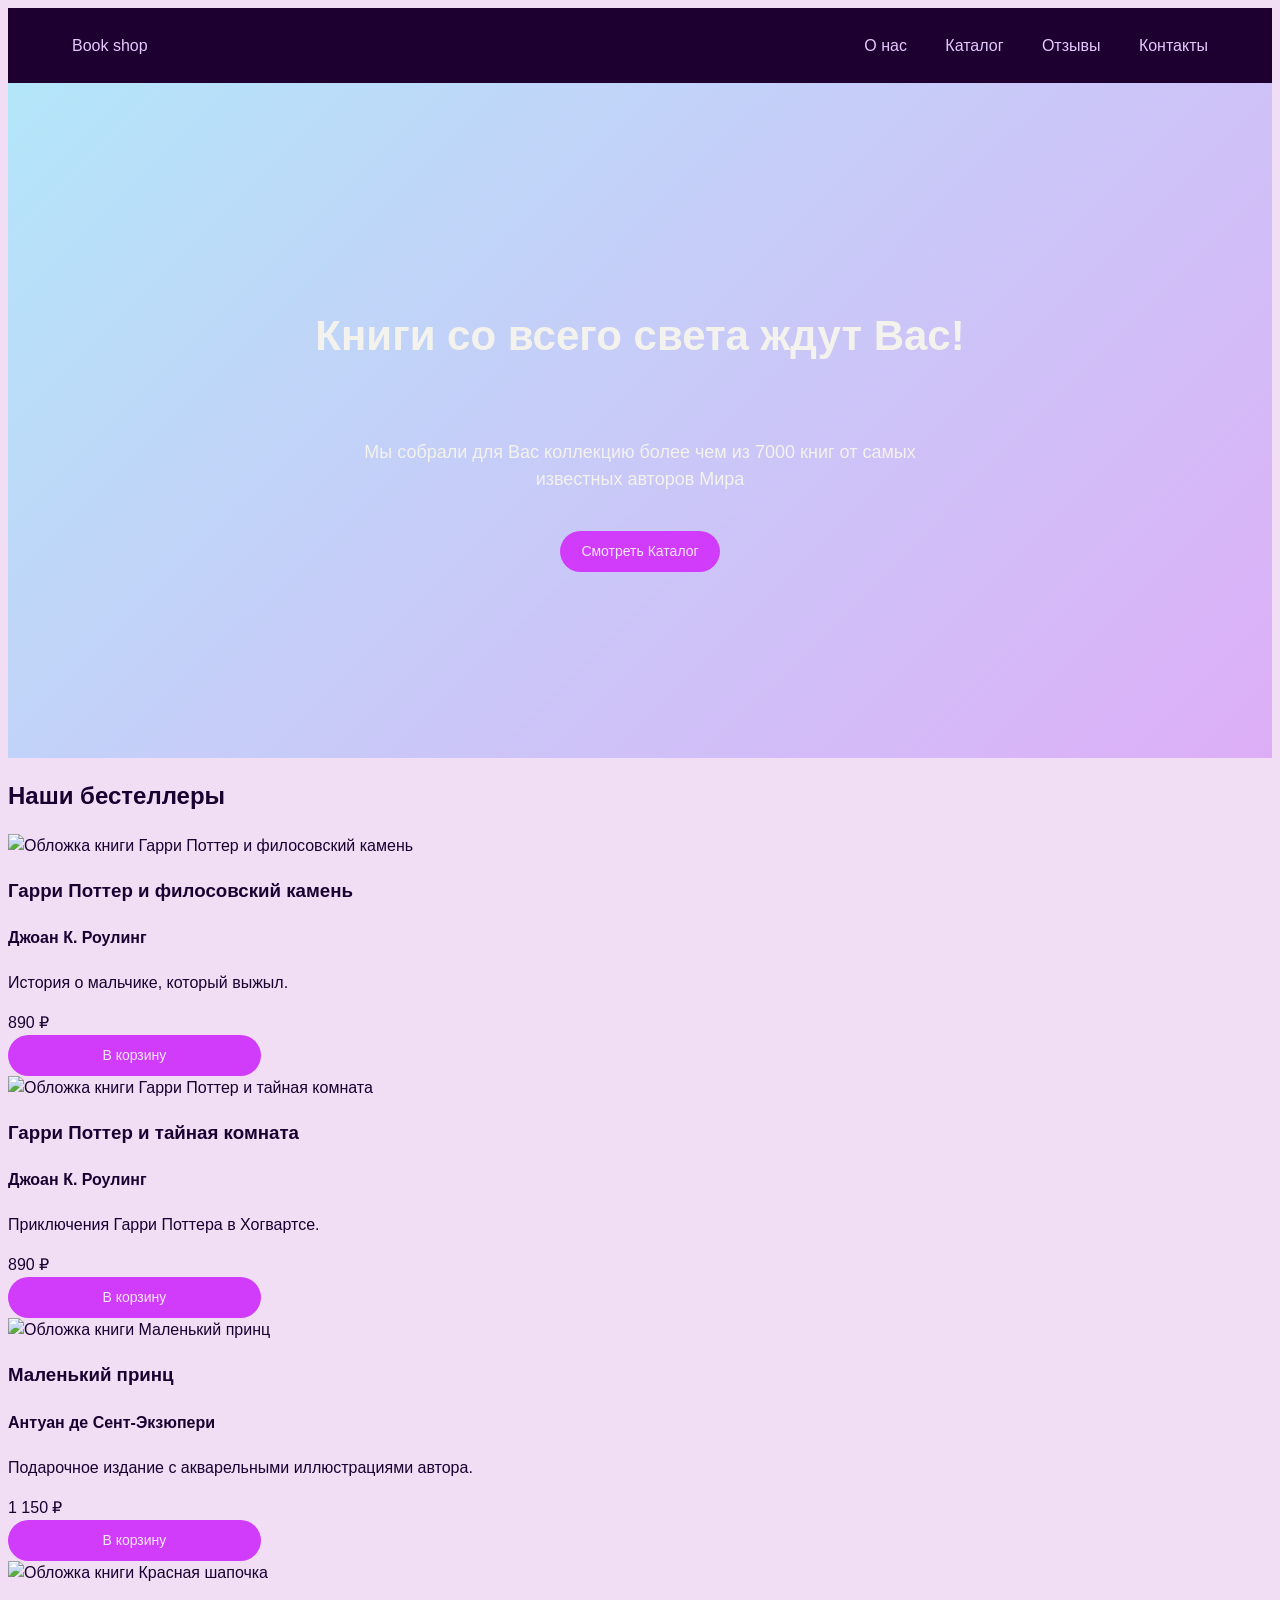
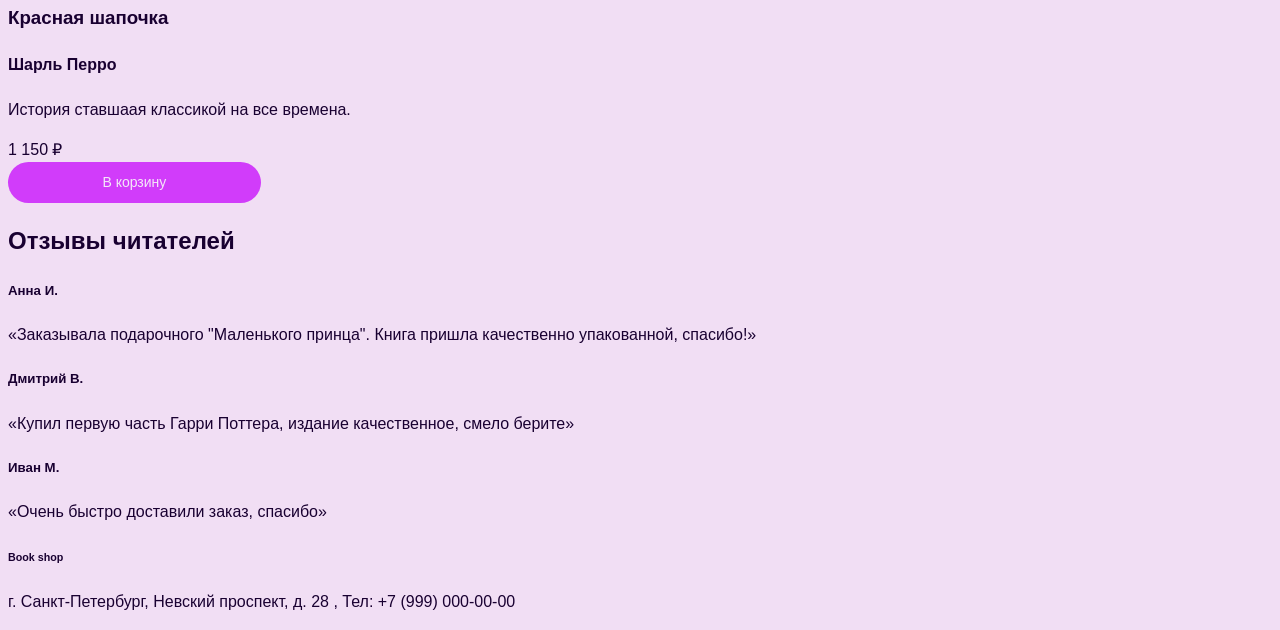
==== index.html @ 156ae753 "Add files via upload" ====
<!DOCTYPE html>
<html lang="en">
<head>
    <meta charset="UTF-8">
    <meta name="viewport" content="width=device-width, initial-scale=1.0">
    <title>Book shop</title>
    <link rel="stylesheet" href="index.css">
</head>
<body>
        <header class="header">
        <div class="logo">Book shop</div>
        <nav class="nav">
            <a href="#about">О нас</a>
            <a href="katalog">Каталог</a>
            <a href="#reviews">Отзывы</a>
            <a href="#contacts">Контакты</a>
        </nav>
    </header>
<main>
    <section class="hero">
            <div class="hero-content">
                <h1>Книги со всего света ждут Вас!</h1>
                <p>Мы собрали для Вас коллекцию более чем из 7000 книг от самых известных авторов Мира</p>
                <a href="katalog" class="btn">Смотреть Каталог</a>
            </div>
        </section>
<section id="catalog" class="section">
            <h2 class="section-title">Наши бестеллеры</h2>
            <div class="cards-container">
                <article class="card">
                    <img src="https://ir.ozone.ru/s3/multimedia-t/6018798005.jpg" alt="Обложка книги Гарри Поттер и филосовский камень" class="card-img">
                    <div class="card-body">
                        <h3 class="card-title">Гарри Поттер и филосовский камень</h3>
                        <h4 class="card-author">Джоан К. Роулинг</h4>
                        <p class="card-text">История о мальчике, который выжыл.</p>
                        <div class="card-footer">
                            <span class="price">890 ₽</span>
                            <a href="katalog" class="btn">В корзину</a>
                        </div>
                    </div>
                </article>
                <article class="card">
                    <img src="https://ir.ozone.ru/multimedia/c600/1004491663.jpg" alt="Обложка книги Гарри Поттер и тайная комната" class="card-img">
                    <div class="card-body">
                        <h3 class="card-title">Гарри Поттер и тайная комната</h3>
                        <h4 class="card-author">Джоан К. Роулинг</h4>
                        <p class="card-text">Приключения Гарри Поттера в Хогвартсе.</p>
                        <div class="card-footer">
                            <span class="price">890 ₽</span>
                            <a href="katalog" class="btn">В корзину</a>
                        </div>
                    </div>
                </article>
                 <article class="card">
                    <img src="https://cdn.eksmo.ru/v2/ITD000000001236026/COVER/cover1__w600.jpg" alt="Обложка книги Маленький принц" class="card-img">
                    <div class="card-body">
                        <h3 class="card-title">Маленький принц</h3>
                        <h4 class="card-author">Антуан де Сент-Экзюпери</h4>
                        <p class="card-text">Подарочное издание с акварельными иллюстрациями автора.</p>
                        <div class="card-footer">
                            <span class="price">1 150 ₽</span>
                            <a href="#catalog" class="btn">В корзину</a>
                        </div>
                    </div>
                </article>
                <article class="card">
                    <img src="https://imo10.labirint.ru/books/390328/cover.jpg/484-0" alt="Обложка книги Красная шапочка" class="card-img">
                    <div class="card-body">
                        <h3 class="card-title">Красная шапочка</h3>
                        <h4 class="card-author">Шарль Перро</h4>
                        <p class="card-text">История ставшаая классикой на все времена.</p>
                        <div class="card-footer">
                            <span class="price">1 150 ₽</span>
                            <a href="#catalog" class="btn">В корзину</a>
                        </div>
                    </div>
                </article>
                </div>
        </section>
        <section id="reviews" class="section reviews-section">
            <h2 class="section-title">Отзывы читателей</h2>
            <div class="reviews-container">
                <div class="review-card">
                    <h5>Анна И.</h5>
                    <p>«Заказывала подарочного "Маленького принца". Книга пришла качественно упакованной, спасибо!»</p>
                </div>
                 <div class="review-card">
                    <h5>Дмитрий В.</h5>
                    <p>«Купил первую часть Гарри Поттера, издание качественное, смело берите»</p>
                </div>
                <div class="review-card">
                    <h5>Иван М.</h5>
                    <p>«Очень быстро доставили заказ, спасибо»</p>
                </div>
                </main>
                <footer id="contacts" class="footer">
        <div class="footer-info">
            <h6>Book shop</h6>
            <p>г. Санкт-Петербург, Невский проспект, д. 28 , Тел: +7 (999) 000-00-00</p>
        </div>
    </footer>

</body>
</html>
---- index.css ----
* {
    margin: 10;
    padding: 10;
    box-sizing: border-box;
}
body {
    font-family: 'Montserrat', sans-serif;
    color: #190031;
    background-color: #f1def4;
    line-height: 1.5;
}

h1, h2, h3 {
    font-family: 'Montserrat', sans-serif;
}

a {
    color: inherit;
    text-decoration: none;
}
.header {
    width: 100%;
    height: 75px;
    background-color: #1e0030;
    color: #e2c9ff;
    display: flex;
    justify-content: space-between;
    align-items: center;
    padding: 0 5vw;
}
.nav {
    width: 50%;
    display: flex;
    justify-content: flex-end;
    align-items: center;
    gap: 3vw;
}
.btn {
    display: flex;
    justify-content: center;
    width: 20%;
    align-items: center;
    background-color: #d13cfa;
    color: #f4e7f8;
    border-radius: 30px;
    padding: 10px 20px;S
    font-weight: 600;
    font-size: 14px;
}
.hero {
    width: 100%;
    height: 75vh;
    background: linear-gradient(135deg, #b3e6f9 0%, #ddaef7 100%);
    color: #f3f2ed;
    display: flex;
    justify-content: center;
    align-items: center;
    text-align: center;
    padding: 0 5vw;
    .hero-content {
    width: 70%;
    display: flex;
    flex-direction: column;
    align-items: center;
    gap: 20px;
}

.hero-content h1 {
    font-size: 42px;
}

.hero-content p {
    font-size: 18px;
    width: 80%;
}
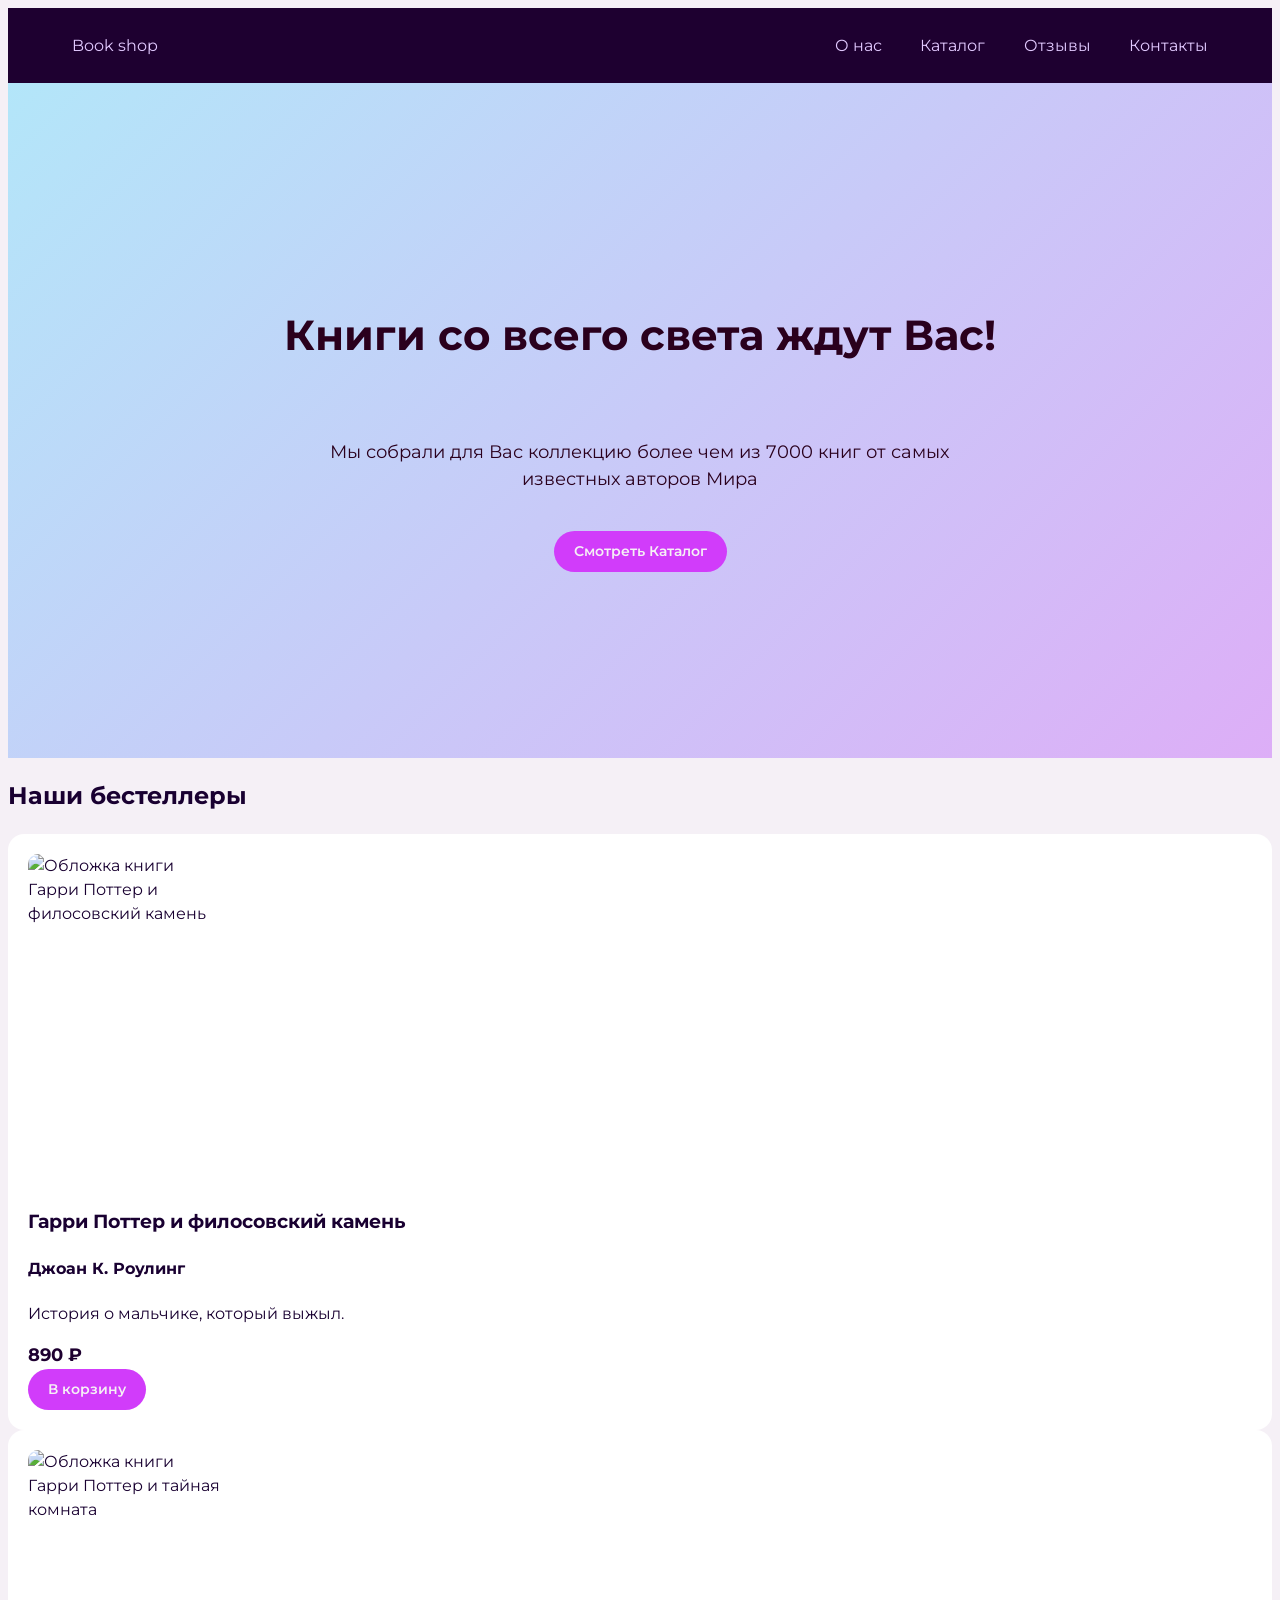
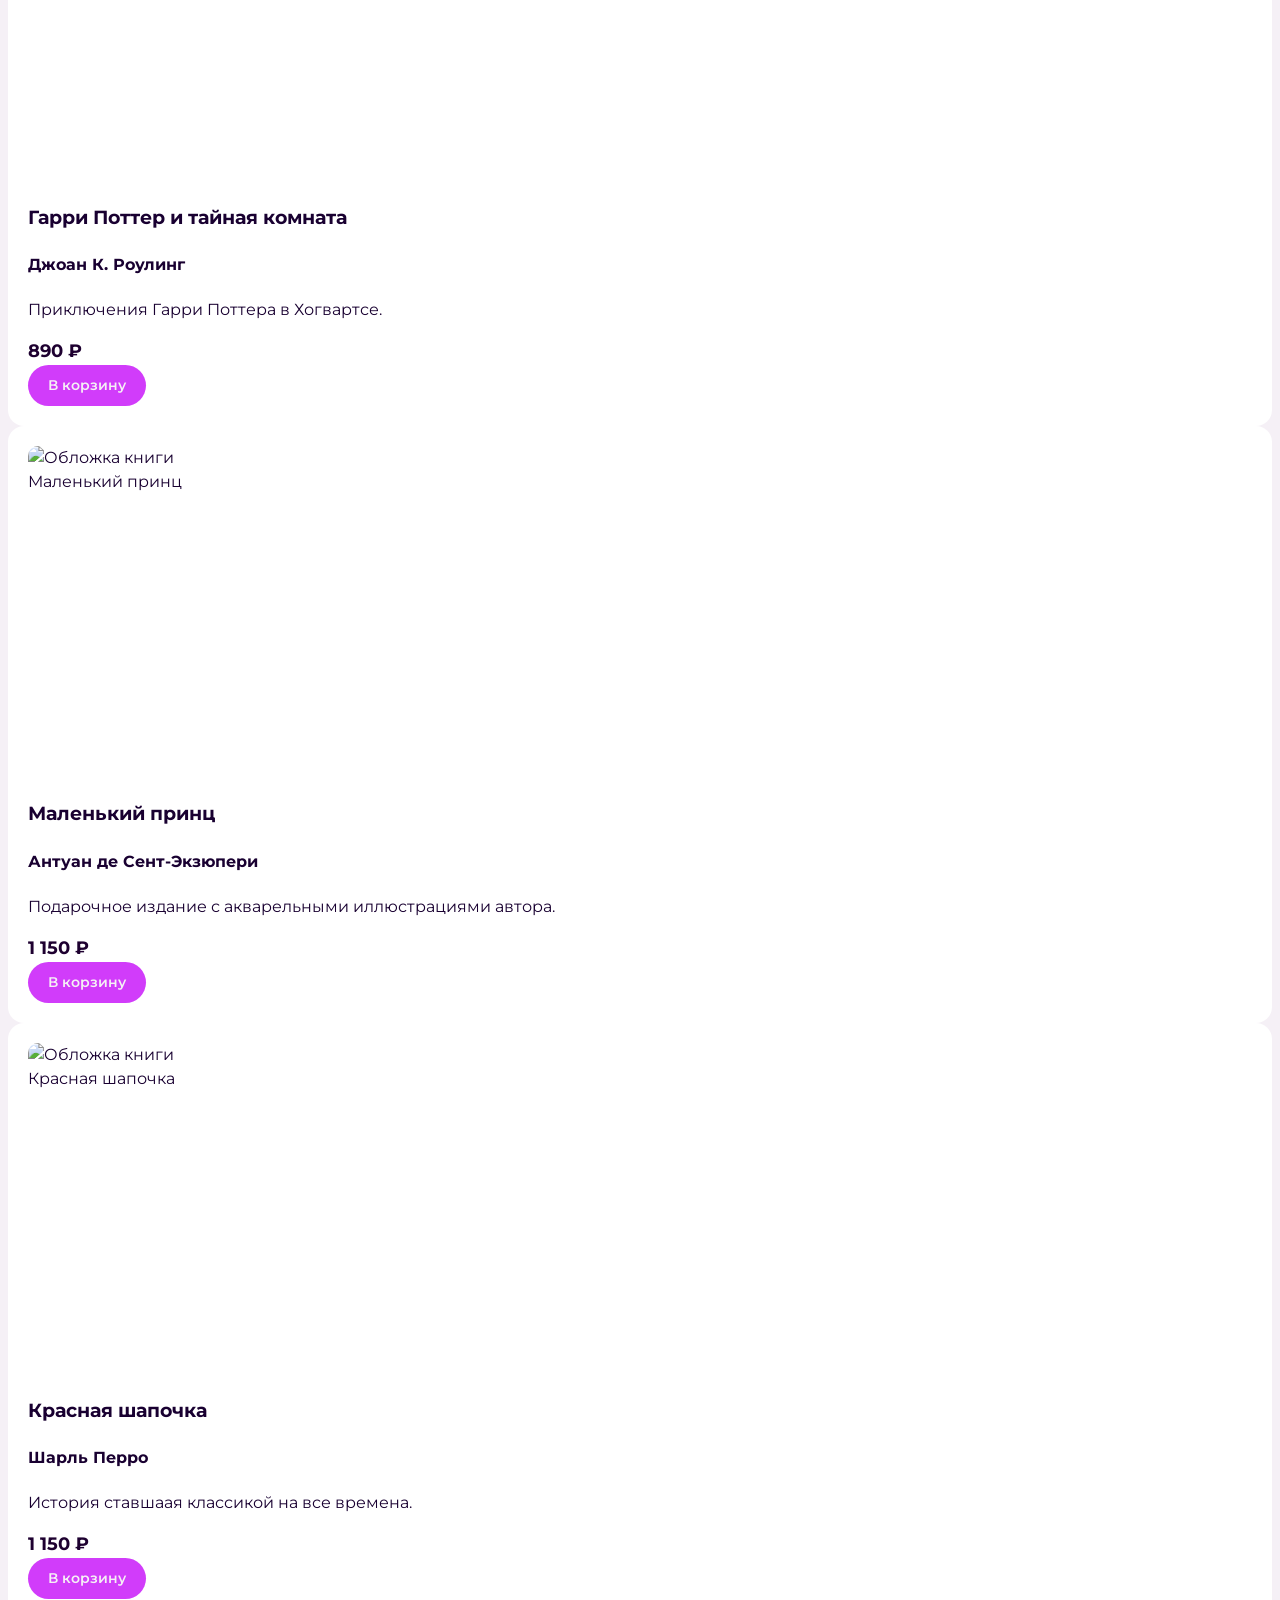
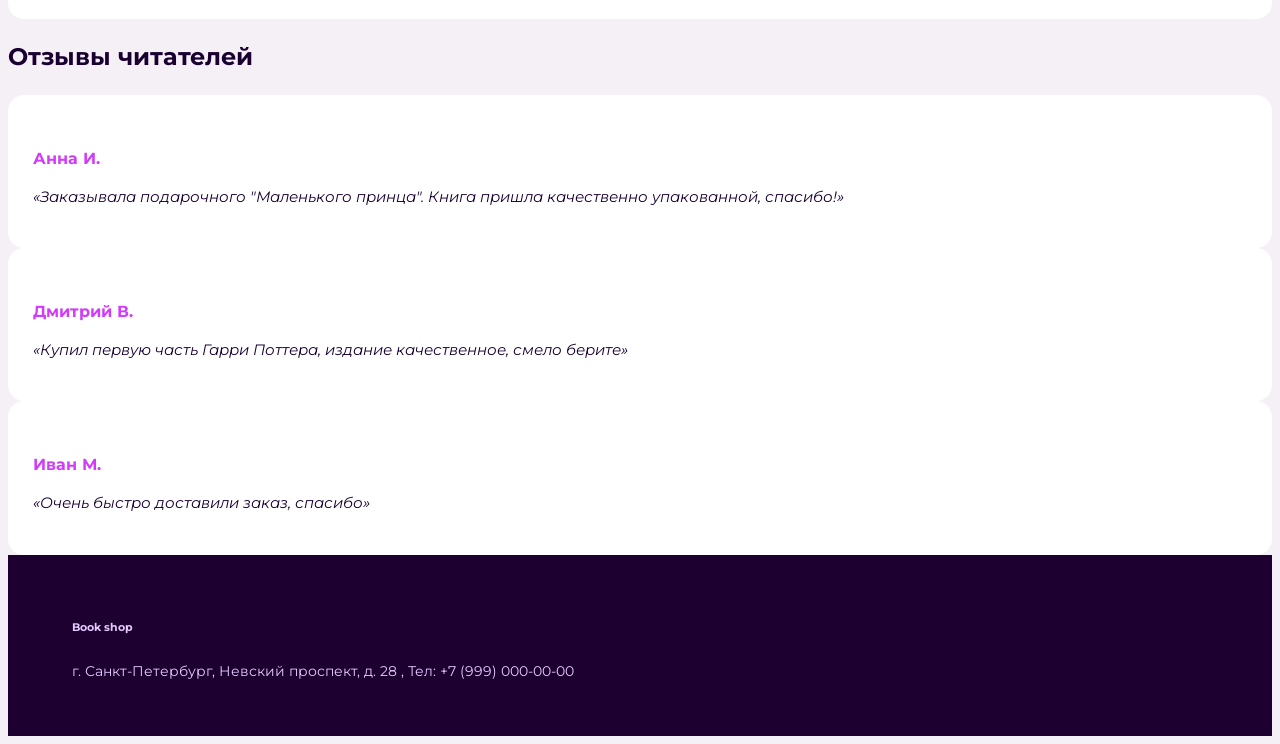
==== commit f61fa535: "Add files via upload" ====
--- a/index.html
+++ b/index.html
@@ -4,6 +4,7 @@
     <meta charset="UTF-8">
     <meta name="viewport" content="width=device-width, initial-scale=1.0">
     <title>Book shop</title>
+    <link href="https://googleapis.com" rel="stylesheet">
     <link rel="stylesheet" href="index.css">
 </head>
 <body>
--- a/index.css
+++ b/index.css
@@ -1,3 +1,6 @@
+
+@import url('https://fonts.googleapis.com/css2?family=Montserrat:wght@100;200;300;400;500;600;700;800;900&display=swap');
+
 * {
     margin: 10;
     padding: 10;
@@ -6,7 +9,7 @@
 body {
     font-family: 'Montserrat', sans-serif;
     color: #190031;
-    background-color: #f1def4;
+    background-color: #f5f0f6;
     line-height: 1.5;
 }
 
@@ -38,12 +41,12 @@
 .btn {
     display: flex;
     justify-content: center;
-    width: 20%;
+    width: fit-content;
     align-items: center;
     background-color: #d13cfa;
-    color: #f4e7f8;
+    color: #f5f0f5;
     border-radius: 30px;
-    padding: 10px 20px;S
+    padding: 10px 20px;
     font-weight: 600;
     font-size: 14px;
 }
@@ -51,12 +54,13 @@
     width: 100%;
     height: 75vh;
     background: linear-gradient(135deg, #b3e6f9 0%, #ddaef7 100%);
-    color: #f3f2ed;
+    color: #2a001d;
     display: flex;
     justify-content: center;
     align-items: center;
     text-align: center;
     padding: 0 5vw;
+}
     .hero-content {
     width: 70%;
     display: flex;
@@ -73,3 +77,67 @@
     font-size: 18px;
     width: 80%;
 }
+.card{
+    background-color: #ffffff;
+    border-radius: 16px;
+    padding: 20px;
+    display: flex;
+    flex-direction: column;
+    justify-content: space-between;
+    transition: transform 0.3s ease;
+}
+.card img {
+    width: 200px;
+    height: 320px;
+    object-fit: cover;
+    border-radius: 10px;
+    margin-bottom: 15px;
+}
+.price {
+    font-size: 18px;
+    font-weight: 700;
+    color: #1e0030;
+}
+.book-card .btn {
+    min-width: auto;
+    padding: 8px 16px;
+}
+.reviews {
+    background-color: #ede2f2;
+}
+
+.reviews-grid {
+    display: grid;
+    grid-template-columns: repeat(auto-fit, minmax(280px, 1fr));
+    gap: 25px;
+}
+
+.review-card {
+    background-color: #ffffff;
+    padding: 25px;
+    border-radius: 16px;
+}
+
+.review-card h5 {
+    font-size: 16px;
+    color: #d13cfa;
+    margin-bottom: 10px;
+}
+
+.review-card p {
+    font-size: 15px;
+    font-style: italic;
+}
+.footer {
+    background-color: #1e0030;
+    color: #e2c9ff;
+    padding: 40px 5vw;
+    display: flex;
+    justify-content: space-between;
+    align-items: center;
+    flex-wrap: wrap;
+    gap: 20px;
+}
+.footer p {
+    font-size: 14px;
+}
